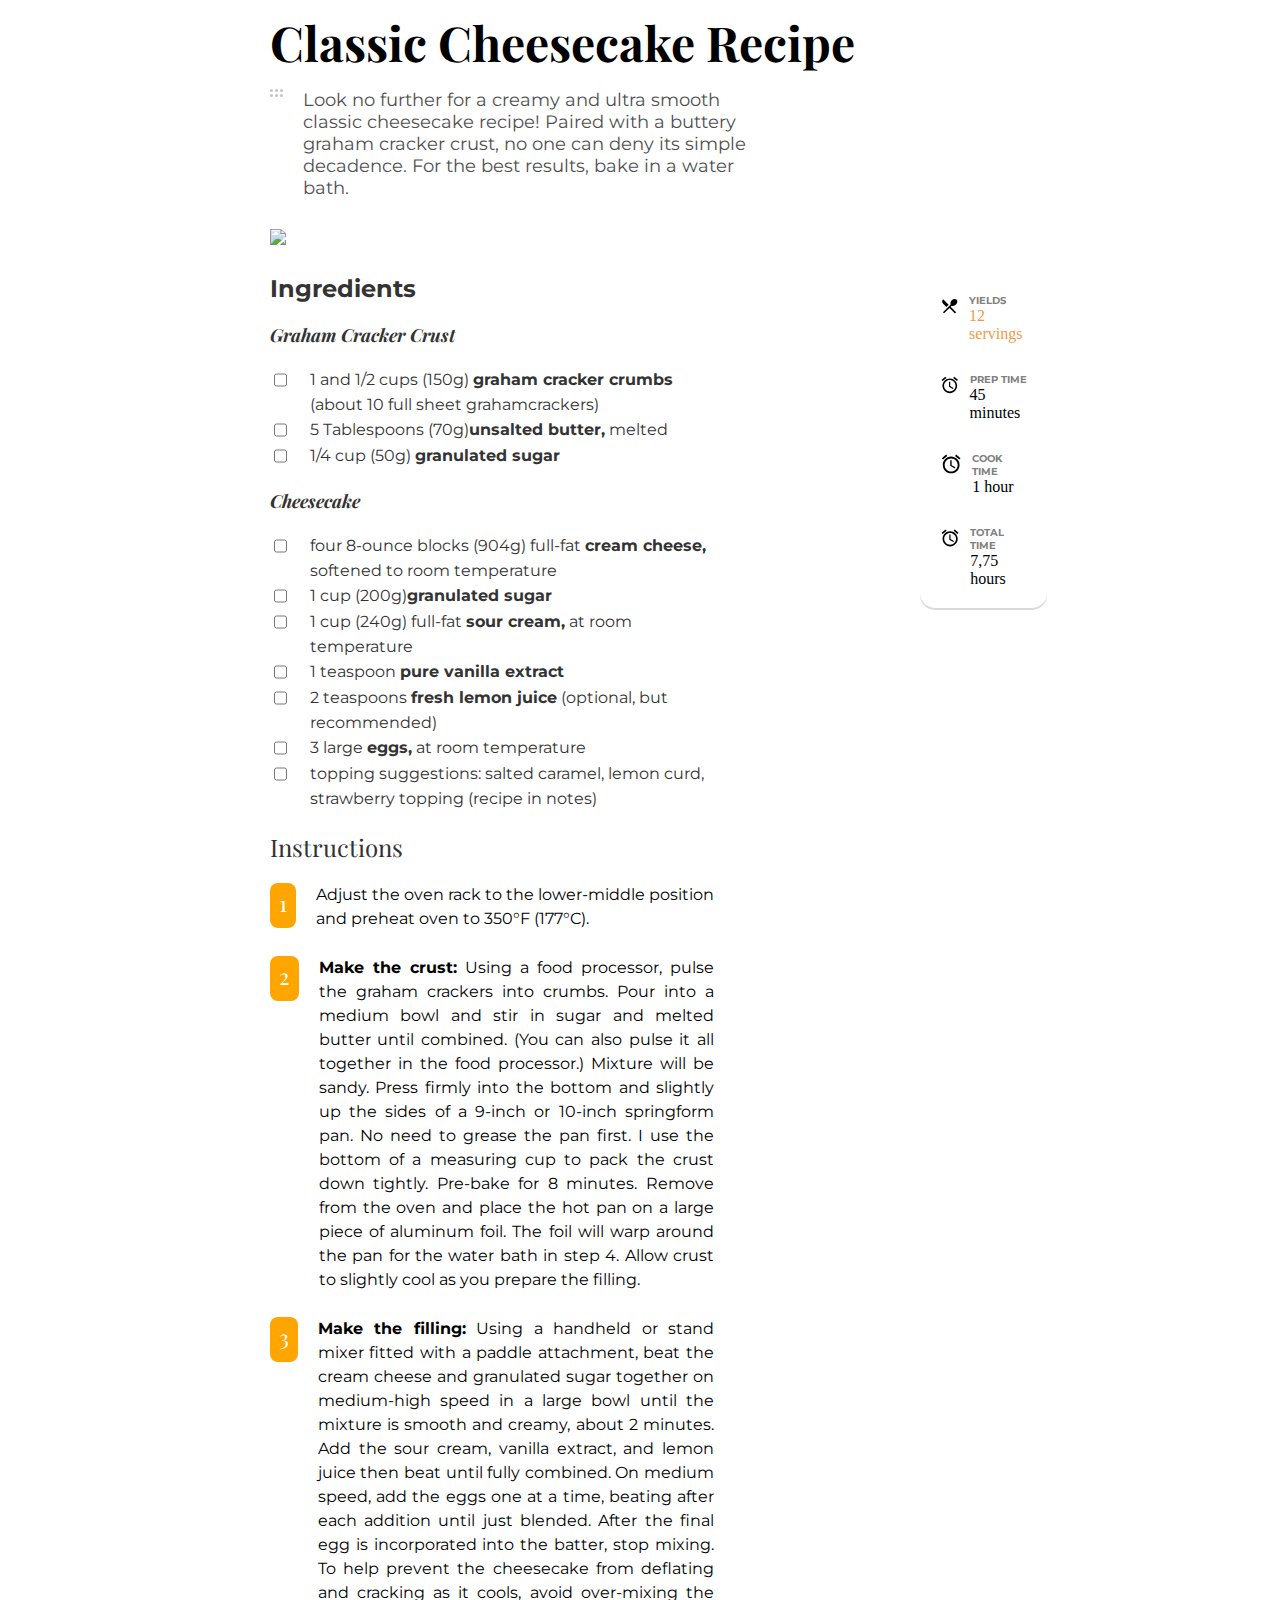
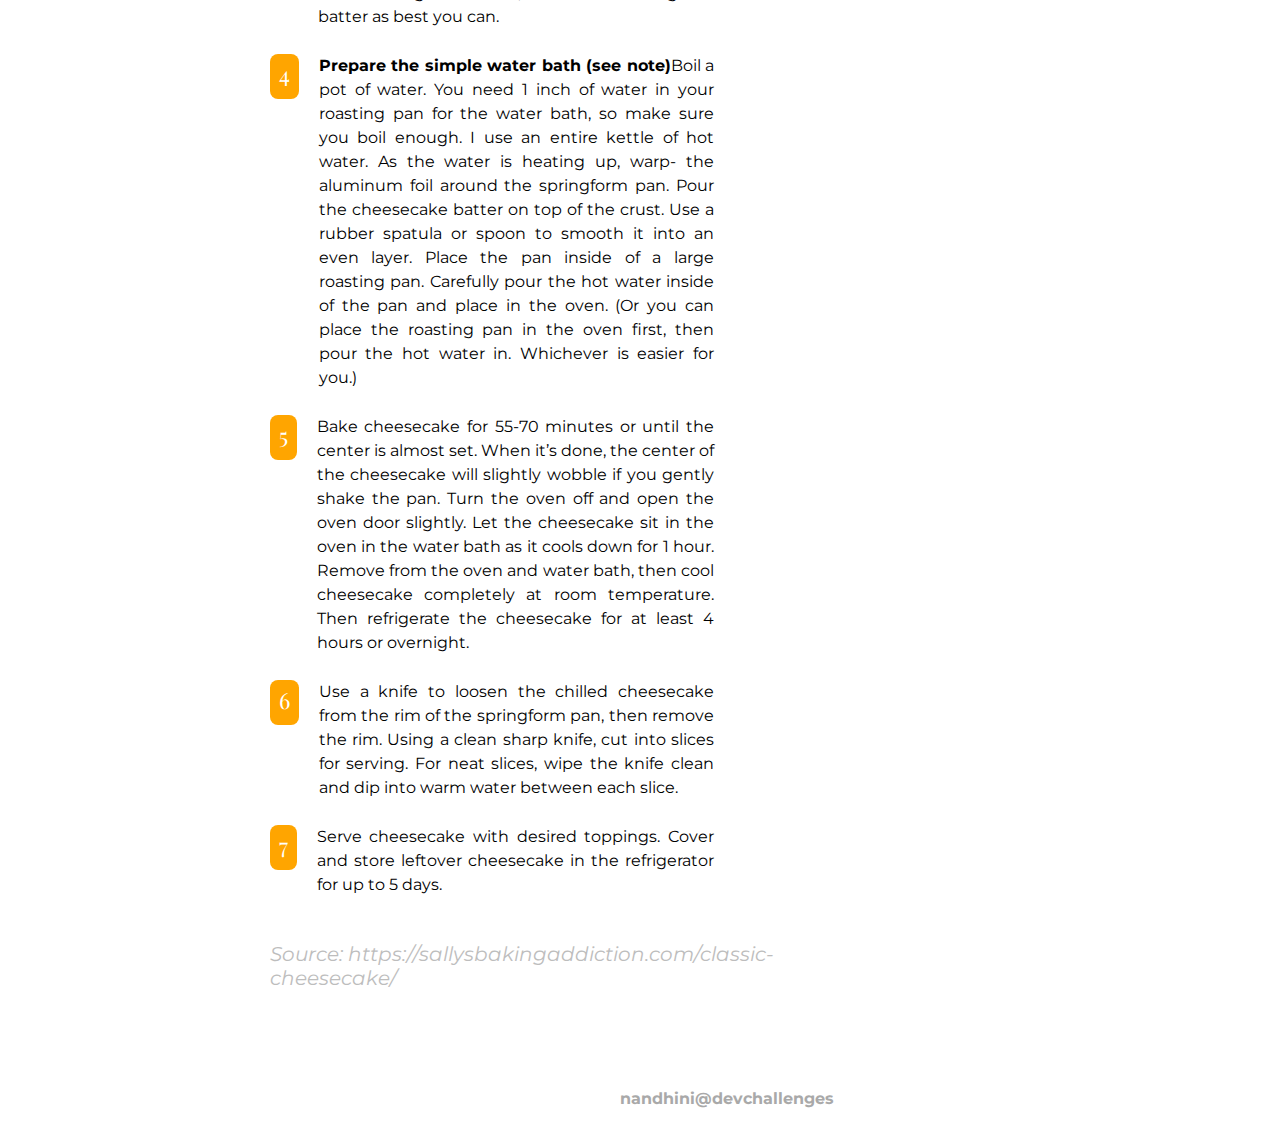
==== Classic/index.html @ fa399599 "Added new recipe blog" ====
<!DOCTYPE html>
<html>

<head>
  <meta charset="utf-8" />
  <title>Recipe Blog</title>
  <link rel="shortcut icon" href="Assest/devchallenges.png" type="image/x-icon" />
  <meta name="viewport" content="width=device-width, initial-scale=1.0" />
  <link rel="stylesheet" type="text/css" href="style.css" />
  <link href='https://fonts.googleapis.com/css?family=Montserrat' rel='stylesheet'>
  <link href="https://fonts.googleapis.com/css2?family=Playfair+Display:wght@500;600&display=swap" rel="stylesheet" />
  <link rel="stylesheet"
    href="fonts.google.com/specimen/Montserrat?selection.family=Montserrat:wght@100#standard-styles">
</head>

<body>
  <div class="warp-heading">
    <h1>Classic Cheesecake Recipe</h1>
    <div class="classic-recipe">
      <svg width="13" height="8" viewBox="0 0 13 8" fill="none" xmlns="http://www.w3.org/2000/svg">
        <circle cx="1.5" cy="1.5" r="1.5" fill="#C4C4C4" />
        <circle cx="1.5" cy="6.5" r="1.5" fill="#C4C4C4" />
        <circle cx="6.5" cy="1.5" r="1.5" fill="#C4C4C4" />
        <circle cx="6.5" cy="6.5" r="1.5" fill="#C4C4C4" />
        <circle cx="11.5" cy="1.5" r="1.5" fill="#C4C4C4" />
        <circle cx="11.5" cy="6.5" r="1.5" fill="#C4C4C4" />
      </svg>
      <p>Look no further for a creamy and ultra smooth classic cheesecake recipe!
        Paired with a buttery graham cracker crust, no one can deny its simple
        decadence. For the best results, bake in a water bath.</p>
    </div>
  </div>
  <div class="warp-image">
    <img src="assest/photo1.png" />
  </div>
  <div class="container">
    <div class="warp-container">
      <div class="warp-ingredients">
        <h2>Ingredients</h2>
        <h6>Graham Cracker Crust</h6>
        <ul>
          <li>
            <input type="checkbox" />
            <p>1 and 1/2 cups (150g)
              <strong> graham cracker crumbs</strong> (about 10 full sheet grahamcrackers)</p>
          </li>
          <li>
            <input type="checkbox" />
            <p>5 Tablespoons (70g)<strong>unsalted butter,</strong> melted</p>
          </li>
          <li>
            <input type="checkbox" />
            <p>1/4 cup (50g) <strong>granulated sugar</strong></p>
          </li>
        </ul>
      </div>
      <div class="cake">
        <h6>Cheesecake</h6>
        <ul>
          <li>
            <input type="checkbox" />
            <p>four 8-ounce blocks (904g) full-fat
              <strong>cream cheese, </strong>softened to room temperature</p>
          </li>
          <li>
            <input type="checkbox" />
            <p>1 cup (200g)<strong>granulated sugar</strong></p>
          </li>
          <li>
            <input type="checkbox" />
            <p>1 cup (240g) full-fat
              <strong>sour cream,</strong> at room temperature</p>
          </li>
          <li>
            <input type="checkbox" />
            <p>1 teaspoon
              <strong>pure vanilla extract</strong></p>
          </li>
          <li>
            <input type="checkbox" />
            <p>2 teaspoons
              <strong>fresh lemon juice</strong> (optional, but recommended)</p>
          </li>
          <li>
            <input type="checkbox" />
            <p>3 large <strong>eggs,</strong> at room
              temperature</p>
          </li>
          <li>
            <input type="checkbox" />
            <p>topping suggestions: salted caramel, lemon curd, strawberry topping (recipe in notes)</p>
          </li>
        </ul>
      </div>

      <div class="warp-instructions">
        <h1>Instructions</h1>
        <ol>
          <li>
            <p>Adjust the oven rack to the lower-middle position and preheat oven to
              350°F (177°C).</p>
          </li>
          <li>
            <p><strong>Make the crust:</strong> Using a food processor, pulse the
              graham crackers into crumbs. Pour into a medium bowl and stir in sugar
              and melted butter until combined. (You can also pulse it all together
              in the food processor.) Mixture will be sandy. Press firmly into the
              bottom and slightly up the sides of a 9-inch or 10-inch springform
              pan. No need to grease the pan first. I use the bottom of a measuring
              cup to pack the crust down tightly. Pre-bake for 8 minutes. Remove
              from the oven and place the hot pan on a large piece of aluminum foil.
              The foil will warp around the pan for the water bath in step 4. Allow
              crust to slightly cool as you prepare the filling.</p>
          </li>
          <li>
            <p><strong>Make the filling:</strong> Using a handheld or stand mixer
              fitted with a paddle attachment, beat the cream cheese and granulated
              sugar together on medium-high speed in a large bowl until the mixture
              is smooth and creamy, about 2 minutes. Add the sour cream, vanilla
              extract, and lemon juice then beat until fully combined. On medium
              speed, add the eggs one at a time, beating after each addition until
              just blended. After the final egg is incorporated into the batter,
              stop mixing. To help prevent the cheesecake from deflating and
              cracking as it cools, avoid over-mixing the batter as best you can.</p>
          </li>
          <li>
            <p><strong>Prepare the simple water bath (see note)</strong>Boil a pot of
              water. You need 1 inch of water in your roasting pan for the water
              bath, so make sure you boil enough. I use an entire kettle of hot
              water. As the water is heating up, warp- the aluminum foil around the
              springform pan. Pour the cheesecake batter on top of the crust. Use a
              rubber spatula or spoon to smooth it into an even layer. Place the pan
              inside of a large roasting pan. Carefully pour the hot water inside of
              the pan and place in the oven. (Or you can place the roasting pan in
              the oven first, then pour the hot water in. Whichever is easier for
              you.)</p>
          </li>
          <li>
            <p> Bake cheesecake for 55-70 minutes or until the center is almost set.
              When it’s done, the center of the cheesecake will slightly wobble if
              you gently shake the pan. Turn the oven off and open the oven door
              slightly. Let the cheesecake sit in the oven in the water bath as it
              cools down for 1 hour. Remove from the oven and water bath, then cool
              cheesecake completely at room temperature. Then refrigerate the
              cheesecake for at least 4 hours or overnight.</p>
          </li>
          <li>
            <p>Use a knife to loosen the chilled cheesecake from the rim of the
              springform pan, then remove the rim. Using a clean sharp knife, cut
              into slices for serving. For neat slices, wipe the knife clean and dip
              into warm water between each slice.</p>
          </li>
          <li>
            <p>Serve cheesecake with desired toppings. Cover and store leftover
              cheesecake in the refrigerator for up to 5 days.</p>
          </li>
        </ol>
      </div>
      <div class="warp-source">
        <a href="https://sallysbakingaddiction.com/classic-cheesecake/">Source:
          https://sallysbakingaddiction.com/classic-cheesecake/</a>
      </div>
      <div class="last-container">
        <div class="footer">
          <h3>nandhini@devchallenges</h3>
        </div>
      </div>
    </div>
    <div class="container-2">
      <div class="timing">
        <div class="yield">
          <li>
            <svg xmlns="http://www.w3.org/2000/svg" height="24" viewBox="0 0 24 24" width="24">
              <path d="M0 0h24v24H0z" fill="none" />
              <path
                d="M8.1 13.34l2.83-2.83L3.91 3.5c-1.56 1.56-1.56 4.09 0 5.66l4.19 4.18zm6.78-1.81c1.53.71 3.68.21 5.27-1.38 1.91-1.91 2.28-4.65.81-6.12-1.46-1.46-4.2-1.1-6.12.81-1.59 1.59-2.09 3.74-1.38 5.27L3.7 19.87l1.41 1.41L12 14.41l6.88 6.88 1.41-1.41L13.41 13l1.47-1.47z" />
            </svg>
            <div>
              <h4>YIELDS</h4>
              <span class="orange">12 servings</span>
            </div>
        </div>
        <div class="classic">
          <div class="preptime">
            </li>
            <li>
              <svg xmlns="http://www.w3.org/2000/svg" height="24" viewBox="0 0 24 24" width="24">
                <path d="M0 0h24v24H0z" fill="none" />
                <path
                  d="M22 5.72l-4.6-3.86-1.29 1.53 4.6 3.86L22 5.72zM7.88 3.39L6.6 1.86 2 5.71l1.29 1.53 4.59-3.85zM12.5 8H11v6l4.75 2.85.75-1.23-4-2.37V8zM12 4c-4.97 0-9 4.03-9 9s4.02 9 9 9c4.97 0 9-4.03 9-9s-4.03-9-9-9zm0 16c-3.87 0-7-3.13-7-7s3.13-7 7-7 7 3.13 7 7-3.13 7-7 7z" />
              </svg>
              <div>
                <h4>PREP TIME</h4>
                <span>45 minutes</span>
              </div>
          </div>
          </li>
          <div class="cookingtime">
            <li>
              <svg xmlns="http://www.w3.org/2000/svg" height="24" viewBox="0 0 24 24" width="24">
                <path d="M0 0h24v24H0z" fill="none" />
                <path
                  d="M22 5.72l-4.6-3.86-1.29 1.53 4.6 3.86L22 5.72zM7.88 3.39L6.6 1.86 2 5.71l1.29 1.53 4.59-3.85zM12.5 8H11v6l4.75 2.85.75-1.23-4-2.37V8zM12 4c-4.97 0-9 4.03-9 9s4.02 9 9 9c4.97 0 9-4.03 9-9s-4.03-9-9-9zm0 16c-3.87 0-7-3.13-7-7s3.13-7 7-7 7 3.13 7 7-3.13 7-7 7z" />
              </svg>
              <div>
                <h4>COOK TIME</h4>
                <span>1 hour</span>
              </div>
            </li>
          </div>
          <div class="totaltime">
            <li>
              <svg xmlns="http://www.w3.org/2000/svg" height="24" viewBox="0 0 24 24" width="24">
                <path d="M0 0h24v24H0z" fill="none" />
                <path
                  d="M22 5.72l-4.6-3.86-1.29 1.53 4.6 3.86L22 5.72zM7.88 3.39L6.6 1.86 2 5.71l1.29 1.53 4.59-3.85zM12.5 8H11v6l4.75 2.85.75-1.23-4-2.37V8zM12 4c-4.97 0-9 4.03-9 9s4.02 9 9 9c4.97 0 9-4.03 9-9s-4.03-9-9-9zm0 16c-3.87 0-7-3.13-7-7s3.13-7 7-7 7 3.13 7 7-3.13 7-7 7z" />
              </svg>
              <div>
                <h4>TOTAL TIME</h4>
                <span>7,75 hours</span>
              </div>
            </li>
          </div>
        </div>

      </div>
    </div>


</body>

</html>
---- Classic/style.css ----
body {
  margin: 10px 270px 0 270px;
  padding: 0;
}
h1,
h2,
h3 {
  text-decoration-style: none;
}

.classic-recipe {
  display: flex;
  padding-bottom: 30px;
}

.warp-heading h1 {
  padding-bottom: 15px;
  margin: 0;
  font-family: "Playfair Display", serif;
  font-size: 48px;
}

.warp-heading p {
  width: 60%;
  font-family: "Montserrat";
  font-size: 18px;
  color: #4f4f4f;
  margin: 0;
  padding-left: 20px;

}
img{
  width: 100%;
}

.warp-container {
  width: 75%;
}
.warp-image {
  padding-bottom: 25px;
}

.container,
.container-1 {
  display: flex;
}

.container-2 {
  padding-left: 95px;
}

.warp-ingredients h6,
.cake h6 {
  font-family: "Playfair Display", serif;
  font-size: 18px;
  font-style: italic;
  color: #333333;
  margin: 0;
  padding: 0 0 20px 0;
}

.warp-ingredients {
  width: 75%;
  padding-bottom: 20px;
}

.warp-ingredients h2 {
  font-family: "Montserrat", serif;
  font-size: 24px;
  color: #333333;
  margin: 0;
  padding: 0 0 20px 0;
}

.warp-container ul {
  margin: 0;
  padding: 0;
 
}

.warp-container ul li {
  display: flex;
  width: 100%;
  list-style-type: none;
  
}

.warp-container ul p {
  margin: 0;
  padding: 0;
  padding-left: 20px;
  color: #333333;
  font-family: "Montserrat", serif;
  font-size: 16px;
  line-height: 25px;
  font-weight: 400;
}

.cake {
  width: 80%;
}

.cake p {
  font-family: "Montserrat", serif;
  font-size: 18px;
  color: #4f4f4f;
  margin: 0;
  padding-left: 20px;
}

input[type="checkbox"] {
  height: 20px;
  border: 1px solid #828282;
  box-sizing: border-box;
}

ol {
  list-style: none;
  padding: 0;
  margin: 0;
}

ol li {
  display: flex;
  text-align: justify;
  position: relative;
  counter-increment: inst;
}

ol li::before {
  align-self: start;
  content: counter(inst);
  background: orange;
  color: #fff;
  font-weight: 20.5px;
  font-size: 22px;
  padding-top: 5px;
  padding-bottom: 10px;
  padding-left: 2%;
  padding-right: 2%;
  border-radius: 8px;
  font-family: "Playfair Display", serif;
}

.timing {
  padding: 5px 5px 5px 5px;
  border-radius: 15px;
  border: white;
  box-shadow: 0px 2px 0px #ddd8d8;
}

.warp-instructions {
  width: 80%;
  padding-bottom: 20px;
}

.warp-instructions h1 {
  font-family: "Playfair Display", serif;
  font-size: 24px;
  margin: 0;
  padding: 20px 0;
  color: #333333;
  font-weight: 400;
}

.warp-instructions p {
  font-family: "Montserrat", serif;
  font-size: 16px;
  line-height: 24px;
  margin: 0px;
  padding-left: 20px;
  padding-bottom: 25px;
  color: #000000;
}

li {
  display: flex;
  list-style: none;
}

.warp- a {
  text-decoration: none;
  color: gray;
  font-family: "Montserrat", serif;
  font-size: 16px;
  font-style: italic;
  line-height: 24px;
}

h4 {
  font-family: "Montserrat", serif;
  font-size: 10px;
  margin: 0;
  color: gray;
}

.yield,
.preptime,
.cookingtime,
.totaltime {
  padding: 15px;
}

.yield div,
.preptime div,
.cookingtime div,
.totaltime div {
  padding-left: 10px;
}

.orange {
  color: #f2994a;
}

a {
  text-decoration: none;
  list-style: none;
  font-size: 20px;
  color: #bdbdbd;
  font-family: "Montserrat", serif;
  font-style: italic;
}

.display-timing {
  display: flex;
}

.footer {
  font-family: "Montserrat", sans-serif;
  font-style: normal;
  font-weight: 600;
  font-size: 14px;
  line-height: 17px;
  color: #A9A9A9;
  margin-top: 100px;
  margin-left: 350px;
  text-align: center;
}

@media only screen and (max-width: 376px) {

  body {
    margin: 0px 20px;
    padding: 0;
  }
  .classic-recipe {
    padding-bottom: 20px;
}

  .warp-heading h1 {
    font-size: 20px;
  }

  .classic {
    padding: 0;
  }

  .warp-heading p {
    width: 100%;
  }

  .warp-heading p {
    font-size: 14px;
    padding-left: 10px;
  }

  .warp-ingredients {
    width: 100%;
    font-weight: 400;
  }
  .warp-image {
    padding-bottom: 0;
}

  .cake {
    width: 100%;
  }

  .cake p {
    font-size: 16px;
    color: #4f4f4f;
    margin: 0;
    padding-left: 15px;
  }

  .warp-instructions {
    width: 100%;
    font-weight: 400;
  }

  .warp-ingredients h2 {
    padding: 10px 0 10px 0;
    font-size: 20px;
  }

  .warp-ingredients h6,
  .cake h6 {
    font-size: 15px;
  }

  ol li::before {
    padding-left: 3%;
    padding-right: 3%;
  }

  .warp-instructions h1 {
    padding: 20px 0;
    margin: 0;
    font-size: 20px;
  }

  .container,
  .container-1 {
    display: flex;
    flex-flow: column-reverse;
  }

  .classic {
    display: flex;
  }

  .warp-container {
    width: auto;
  }

  .preptime,
  .cookingtime,
  .totaltime {
    display: flex;
  }

  .timing {
    padding: 10px 0 20px;
    border-radius: unset;
    border: white;
    box-shadow: unset;
  }

  .yield,
  .preptime,
  .cookingtime,
  .totaltime {
    padding: 12px 17px 8px 0;
    font-size: 12px;
  }
  .warp-container ul li {
    padding-bottom: 8px; 
}
  .container {
    width: 100%;
  }

  .yield div,
  .preptime div,
  .cookingtime div,
  .totaltime div {
    padding-left: 5px;
  }

  a {
    width: 100%;
  }

  .footer {
    margin-left: 0;
  }
  .warp-instructions p {
    padding-bottom: 15px;
}
a {
  font-size: 15px;  
}
}

@media only screen and (max-width: 768px) {
  html {
    width: 100%;
  }

  body {
    margin: 0 30px;
    padding: 0;
  }

  img {
    width: 100%;
  }

  .warp-heading p {
    width: 80%;
  }

  input[type="checkbox"] {
    width: auto;
    height: auto;
    border: 1px solid #828282;
    box-sizing: border-box;
  }

  .container {
    width: 100%;
  }

  .container-2 {
    padding-left: 0;
  }

  .warp-source {
    width: 100%;
  }

  a {
    width: 100%;
  }
}
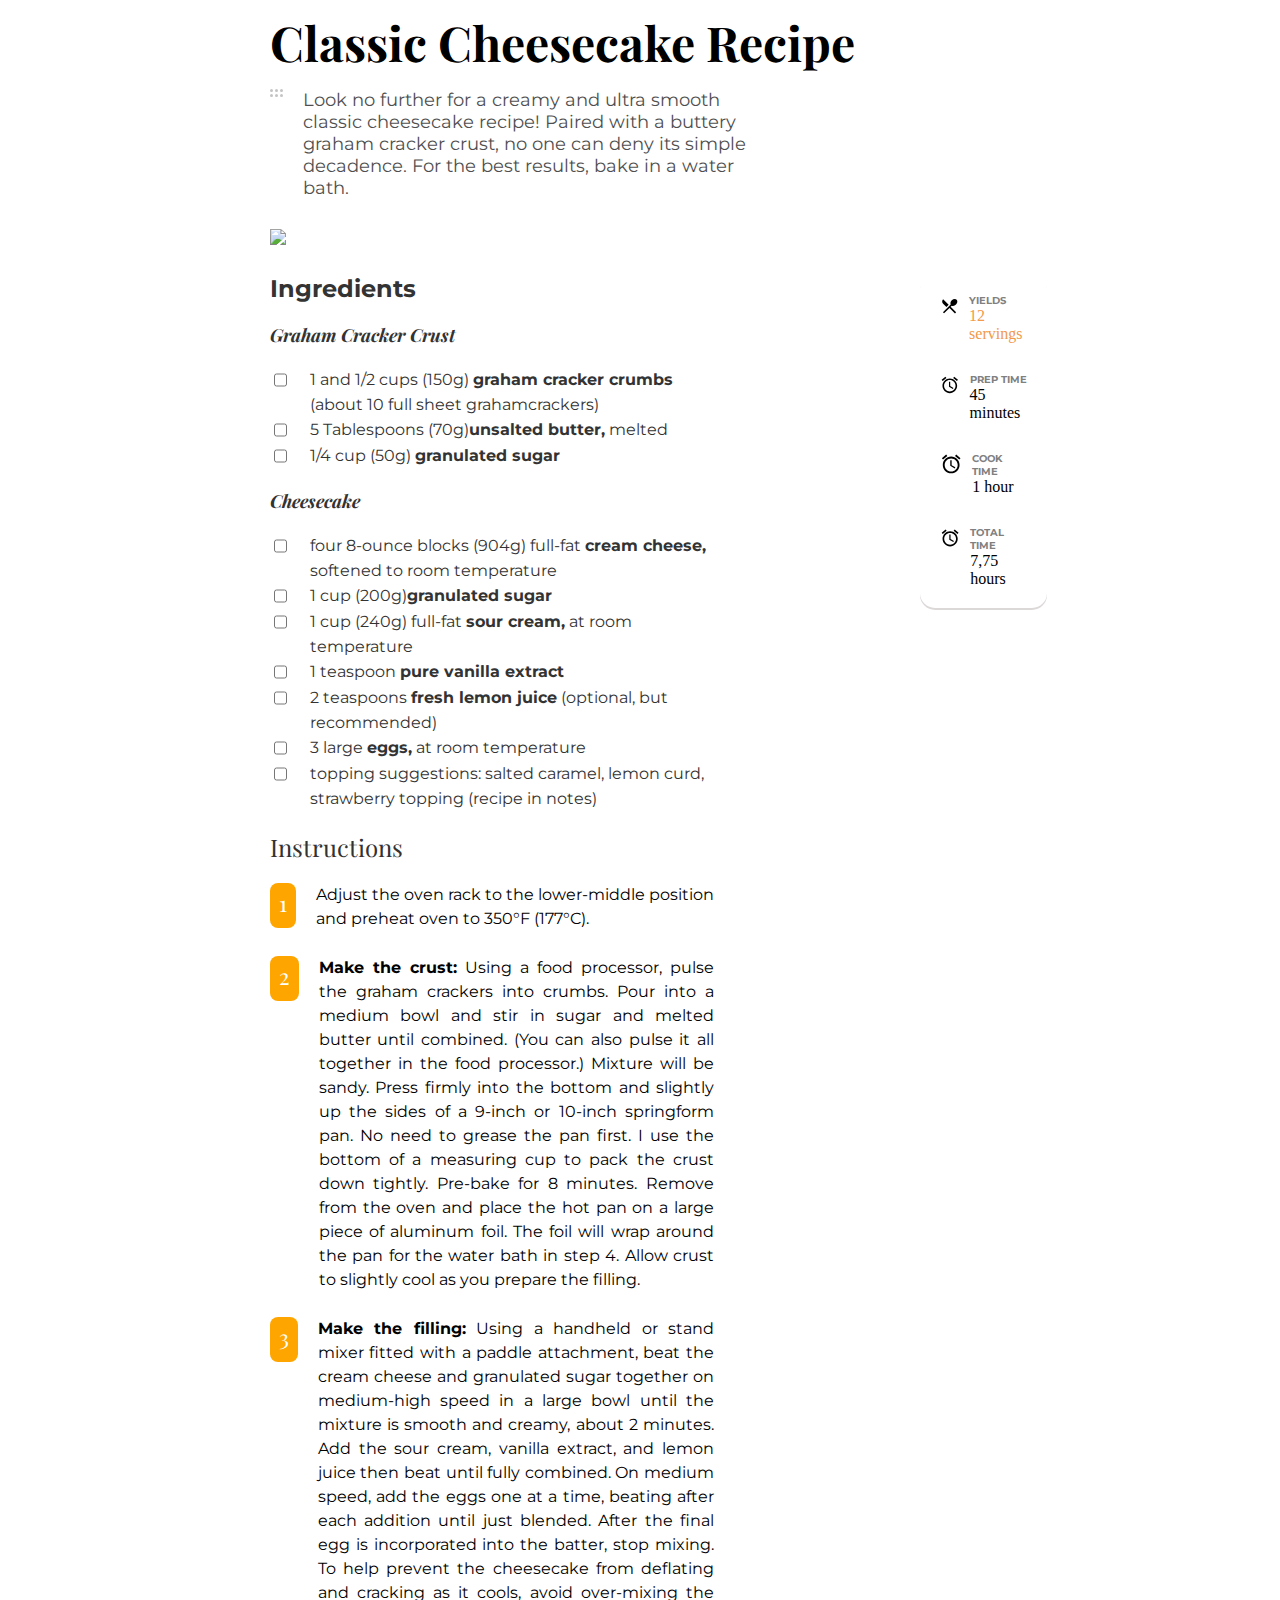
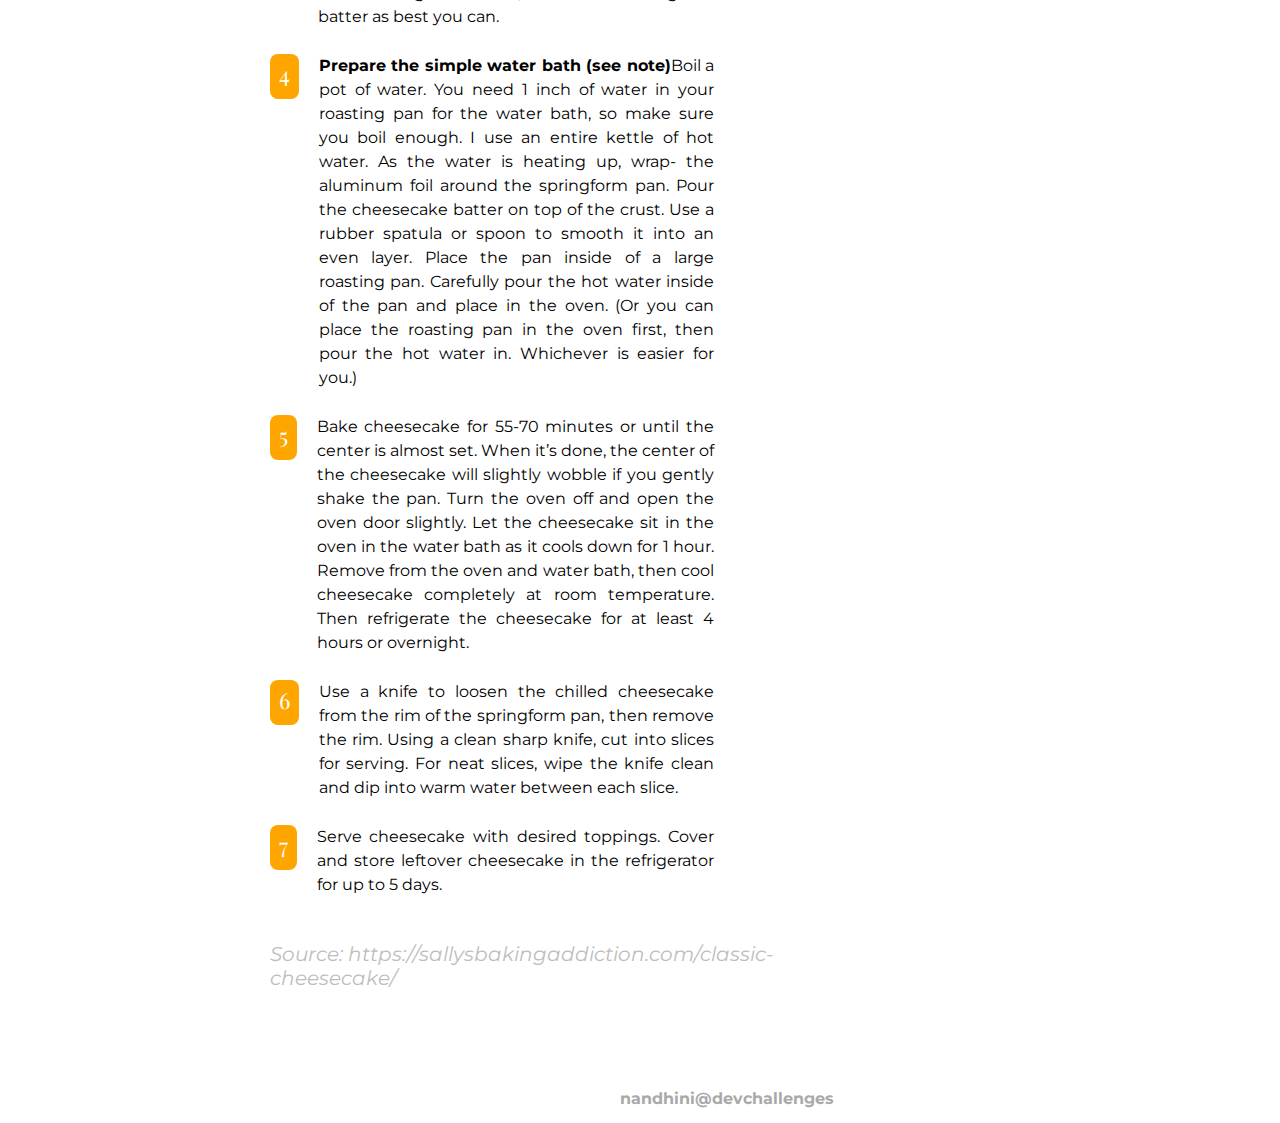
==== commit 07a22cb6: "Some changes made in Index html" ====
--- a/Classic/index.html
+++ b/Classic/index.html
@@ -14,7 +14,7 @@
 </head>
 
 <body>
-  <div class="warp-heading">
+  <div class="wrap-heading">
     <h1>Classic Cheesecake Recipe</h1>
     <div class="classic-recipe">
       <svg width="13" height="8" viewBox="0 0 13 8" fill="none" xmlns="http://www.w3.org/2000/svg">
@@ -30,12 +30,12 @@
         decadence. For the best results, bake in a water bath.</p>
     </div>
   </div>
-  <div class="warp-image">
+  <div class="wrap-image">
     <img src="assest/photo1.png" />
   </div>
   <div class="container">
-    <div class="warp-container">
-      <div class="warp-ingredients">
+    <div class="wrap-container">
+      <div class="wrap-ingredients">
         <h2>Ingredients</h2>
         <h6>Graham Cracker Crust</h6>
         <ul>
@@ -93,7 +93,7 @@
         </ul>
       </div>
 
-      <div class="warp-instructions">
+      <div class="wrap-instructions">
         <h1>Instructions</h1>
         <ol>
           <li>
@@ -109,7 +109,7 @@
               pan. No need to grease the pan first. I use the bottom of a measuring
               cup to pack the crust down tightly. Pre-bake for 8 minutes. Remove
               from the oven and place the hot pan on a large piece of aluminum foil.
-              The foil will warp around the pan for the water bath in step 4. Allow
+              The foil will wrap around the pan for the water bath in step 4. Allow
               crust to slightly cool as you prepare the filling.</p>
           </li>
           <li>
@@ -127,7 +127,7 @@
             <p><strong>Prepare the simple water bath (see note)</strong>Boil a pot of
               water. You need 1 inch of water in your roasting pan for the water
               bath, so make sure you boil enough. I use an entire kettle of hot
-              water. As the water is heating up, warp- the aluminum foil around the
+              water. As the water is heating up, wrap- the aluminum foil around the
               springform pan. Pour the cheesecake batter on top of the crust. Use a
               rubber spatula or spoon to smooth it into an even layer. Place the pan
               inside of a large roasting pan. Carefully pour the hot water inside of
@@ -156,7 +156,7 @@
           </li>
         </ol>
       </div>
-      <div class="warp-source">
+      <div class="wrap-source">
         <a href="https://sallysbakingaddiction.com/classic-cheesecake/">Source:
           https://sallysbakingaddiction.com/classic-cheesecake/</a>
       </div>
--- a/Classic/style.css
+++ b/Classic/style.css
@@ -13,14 +13,14 @@
   padding-bottom: 30px;
 }
 
-.warp-heading h1 {
+.wrap-heading h1 {
   padding-bottom: 15px;
   margin: 0;
   font-family: "Playfair Display", serif;
   font-size: 48px;
 }
 
-.warp-heading p {
+.wrap-heading p {
   width: 60%;
   font-family: "Montserrat";
   font-size: 18px;
@@ -33,10 +33,10 @@
   width: 100%;
 }
 
-.warp-container {
+.wrap-container {
   width: 75%;
 }
-.warp-image {
+.wrap-image {
   padding-bottom: 25px;
 }
 
@@ -49,7 +49,7 @@
   padding-left: 95px;
 }
 
-.warp-ingredients h6,
+.wrap-ingredients h6,
 .cake h6 {
   font-family: "Playfair Display", serif;
   font-size: 18px;
@@ -59,12 +59,12 @@
   padding: 0 0 20px 0;
 }
 
-.warp-ingredients {
+.wrap-ingredients {
   width: 75%;
   padding-bottom: 20px;
 }
 
-.warp-ingredients h2 {
+.wrap-ingredients h2 {
   font-family: "Montserrat", serif;
   font-size: 24px;
   color: #333333;
@@ -72,20 +72,20 @@
   padding: 0 0 20px 0;
 }
 
-.warp-container ul {
+.wrap-container ul {
   margin: 0;
   padding: 0;
  
 }
 
-.warp-container ul li {
+.wrap-container ul li {
   display: flex;
   width: 100%;
   list-style-type: none;
   
 }
 
-.warp-container ul p {
+.wrap-container ul p {
   margin: 0;
   padding: 0;
   padding-left: 20px;
@@ -149,12 +149,12 @@
   box-shadow: 0px 2px 0px #ddd8d8;
 }
 
-.warp-instructions {
+.wrap-instructions {
   width: 80%;
   padding-bottom: 20px;
 }
 
-.warp-instructions h1 {
+.wrap-instructions h1 {
   font-family: "Playfair Display", serif;
   font-size: 24px;
   margin: 0;
@@ -163,7 +163,7 @@
   font-weight: 400;
 }
 
-.warp-instructions p {
+.wrap-instructions p {
   font-family: "Montserrat", serif;
   font-size: 16px;
   line-height: 24px;
@@ -178,7 +178,7 @@
   list-style: none;
 }
 
-.warp- a {
+.wrap- a {
   text-decoration: none;
   color: gray;
   font-family: "Montserrat", serif;
@@ -247,7 +247,7 @@
     padding-bottom: 20px;
 }
 
-  .warp-heading h1 {
+  .wrap-heading h1 {
     font-size: 20px;
   }
 
@@ -255,20 +255,20 @@
     padding: 0;
   }
 
-  .warp-heading p {
-    width: 100%;
-  }
-
-  .warp-heading p {
+  .wrap-heading p {
+    width: 100%;
+  }
+
+  .wrap-heading p {
     font-size: 14px;
     padding-left: 10px;
   }
 
-  .warp-ingredients {
+  .wrap-ingredients {
     width: 100%;
     font-weight: 400;
   }
-  .warp-image {
+  .wrap-image {
     padding-bottom: 0;
 }
 
@@ -283,17 +283,17 @@
     padding-left: 15px;
   }
 
-  .warp-instructions {
+  .wrap-instructions {
     width: 100%;
     font-weight: 400;
   }
 
-  .warp-ingredients h2 {
+  .wrap-ingredients h2 {
     padding: 10px 0 10px 0;
     font-size: 20px;
   }
 
-  .warp-ingredients h6,
+  .wrap-ingredients h6,
   .cake h6 {
     font-size: 15px;
   }
@@ -303,7 +303,7 @@
     padding-right: 3%;
   }
 
-  .warp-instructions h1 {
+  .wrap-instructions h1 {
     padding: 20px 0;
     margin: 0;
     font-size: 20px;
@@ -319,7 +319,7 @@
     display: flex;
   }
 
-  .warp-container {
+  .wrap-container {
     width: auto;
   }
 
@@ -343,7 +343,7 @@
     padding: 12px 17px 8px 0;
     font-size: 12px;
   }
-  .warp-container ul li {
+  .wrap-container ul li {
     padding-bottom: 8px; 
 }
   .container {
@@ -364,7 +364,7 @@
   .footer {
     margin-left: 0;
   }
-  .warp-instructions p {
+  .wrap-instructions p {
     padding-bottom: 15px;
 }
 a {
@@ -385,8 +385,10 @@
   img {
     width: 100%;
   }
-
-  .warp-heading p {
+  .wrap-heading h1 {
+    font-size: 28px;
+  }
+  .wrap-heading p {
     width: 80%;
   }
 
@@ -405,11 +407,19 @@
     padding-left: 0;
   }
 
-  .warp-source {
+  .wrap-source {
     width: 100%;
   }
 
   a {
     width: 100%;
   }
+}
+@media only screen and (max-width: 1088px) {
+  .container-2 {
+    padding-left: 10px;
+  }
+  .wrap-heading h1 {
+    font-size: 35px;
+  }
 }